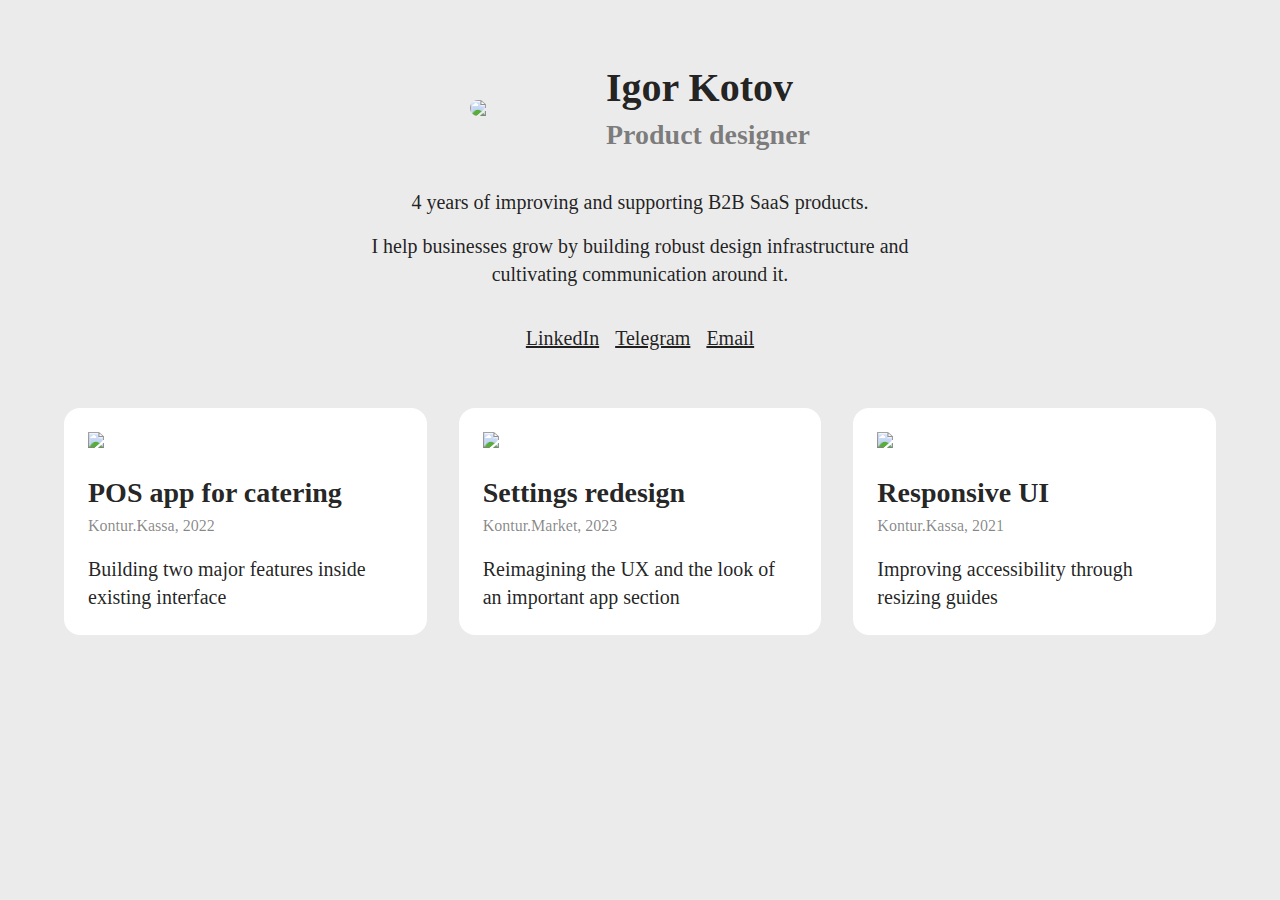
==== index.html @ 3e1b1273 "Initial commit" ====
<!DOCTYPE html>
<html lang="en">
  <head>
    <meta charset="UTF-8" />
    <meta name="viewport" content="width=device-width, initial-scale=1.0" />
    <meta http-equiv="X-UA-Compatible" content="IE-edge" />
    <title>Igor Kotov ⋅ Product Designer</title>
    <link rel="stylesheet" href="style.css" />
    <link rel="stylesheet" href="fonts.css" />
    <link
      rel="apple-touch-icon"
      sizes="180x180"
      href="/images/favicons/apple-touch-icon.png"
    />
    <link
      rel="icon"
      type="image/png"
      sizes="32x32"
      href="/images/favicons/favicon-32x32.png"
    />
    <link
      rel="icon"
      type="image/png"
      sizes="16x16"
      href="/images/favicons/favicon-16x16.png"
    />
    <link rel="manifest" href="/images/favicons/site.webmanifest" />
  </head>
  <body>
    <div class="content homePage">
      <div class="aboutBlock">
        <div class="header">
          <img src="/images/avatar3.png" class="avatar" />
          <div class="aboutNameRole">
            <h2>Igor Kotov</h2>
            <h3>Product designer</h3>
          </div>
        </div>
        <div class="body">
          <p class="labelText">
            4 years of improving and supporting B2B SaaS products.
          </p>
          <p class="labelText">
            I help businesses grow by building robust design infrastructure and
            cultivating communication around it.
          </p>
        </div>
        <div class="footer">
          <a href="https://www.linkedin.com/in/igorkotov-pd/" target="”_blank”"
            >LinkedIn</a
          >
          <a href="https://telegram.me/igorkotov" target="”_blank”">Telegram</a>
          <a href="mailto:igorkotov@zoho.com">Email</a>
        </div>
      </div>
      <div class="caseCardContainer">
        <ul>
          <li>
            <div class="caseCard">
              <div class="visualAligner card">
                <img
                  class="caseCardCover"
                  src="images/Cat/Cat-cover-card.png"
                />
              </div>
              <h3>POS app for catering</h3>
              <p class="pageText">Kontur.Kassa, 2022</p>
              <p class="labelText">
                Building two major features inside existing interface
              </p>
              <a href="/pos-app-for-catering.html" class="caseCardLink"></a>
            </div>
          </li>
          <li>
            <div class="caseCard">
              <div class="visualAligner card">
                <img
                  class="caseCardCover"
                  src="images/Set/Set-cover-card.png"
                />
              </div>
              <h3>Settings redesign</h3>
              <p class="pageText">Kontur.Market, 2023</p>
              <p class="labelText">
                Reimagining the UX and the look of an important app section
              </p>
              <a href="/settings-redesign.html" class="caseCardLink"></a>
            </div>
          </li>
          <li>
            <div class="caseCard">
              <div class="visualAligner card">
                <img
                  class="caseCardCover"
                  src="images/Res/Res-cover-card.png"
                />
              </div>
              <h3>Responsive UI</h3>
              <p class="pageText">Kontur.Kassa, 2021</p>
              <p class="labelText">
                Improving accessibility through resizing guides
              </p>
              <a href="/responsive-UI.html" class="caseCardLink"></a>
            </div>
          </li>
        </ul>
      </div>
    </div>
    <script src="scripts/index.js"></script>
  </body>
</html>
---- style.css ----
* {
  margin: 0;
  padding: 0;
  font-family: "Graphik";
  font-size: 16px;
  box-sizing: border-box;
  scroll-behavior: smooth;
}
:root {
  --textIconPrimary: rgba(0, 0, 0, 0.87);
  --textIconSecondary: rgba(0, 0, 0, 0.48);
  --textIconLinkDefault: rgba(21, 106, 190, 1);
  --textIconLinkHover: rgba(18, 96, 174, 1);
  --bgWhite: #fff;
  --bgGrey: #ebebeb;
  --fillDefaultEnabled: #ebebeb;
  --fillDefaultHover: #e2e2e2;

  --lineDefault: rgba(0, 0, 0, 0.12);

  --visualComputedWidth: 0px;
  --visualWideComputedWidth: 0px;
  --visualDesktopComputedWidth: 0px;
  --visualCardComputedWidth: 0px;
}

body {
  background: var(--bgGrey);
  color: var(--textIconPrimary);
  display: flex;
  flex-direction: column;
  align-items: center;
}

.content {
  width: 100%;
  max-width: 1440px;
  min-width: 320px;
  display: flex;
  height: auto;
}
.content.homePage {
  min-width: 360px;
  flex-direction: column;
}
.caseToc {
  align-self: flex-start;
  position: sticky;
  top: 0px;
  min-width: 232px;
  padding-top: 1.5rem;
  padding-left: 2rem;
  padding-right: 1.75rem;
  transition: all 0.2s ease-out;
  max-height: 100vh;
  overflow-y: auto;
}
.caseToc:hover {
  opacity: 1;
}
.caseToc ul {
  list-style-type: none;
}
.caseToc ul ul {
  margin-left: 0.75rem;
  margin-top: 0.25rem;
  margin-bottom: 0.25rem;
}
.caseToc li {
  margin-bottom: 0.25rem;
}
.caseToc li a.backlink {
  color: var(--textIconLinkDefault);
}
.caseToc li a.backlink:hover {
  color: var(--textIconLinkHover);
}

.caseToc li.backlink {
  margin-bottom: 1rem;
}
.caseToc li a {
  text-decoration: none;
  color: var(--textIconSecondary);
  font-style: normal;
  font-weight: 400;
  font-size: 0.875rem;
  line-height: 1.4em;
}
.caseToc li a:hover {
  color: var(--textIconPrimary);
}
.caseToc li a.activeTocItem {
  color: var(--textIconPrimary);
  font-weight: 600;
}

.caseArticle {
  flex-grow: 1;
  padding-bottom: 4rem;
}

h1 {
  font-style: normal;
  font-weight: 600;
  font-size: 3.5rem;
  line-height: 1.2em;
}

h2 {
  font-style: normal;
  font-weight: 600;
  font-size: 2.5rem;
  line-height: 1.2em;
}

h3 {
  font-style: normal;
  font-weight: 600;
  font-size: 1.75rem;
  line-height: 1.2em;
}

h1.article {
  margin-bottom: 0.75rem;
}

h2.article,
h3.article {
  margin-top: 1.4em;
  margin-bottom: 0.5em;
}

.labelText {
  font-style: normal;
  font-weight: 400;
  font-size: 1.25rem;
  line-height: 1.4em;
}

.pageText {
  font-style: normal;
  font-weight: 400;
  font-size: 1rem;
  line-height: 1.6em;
}
.pageText.article {
  max-width: 708px;
  margin-bottom: 1.4em;
}
.pageText.article a {
  text-decoration: underline;
  color: var(--textIconPrimary);
}

.pageText.article span {
  font-weight: 600;
}
.pageText.article.note {
  color: var(--textIconSecondary);
  font-style: italic;
}
.pageText.article.note a {
  text-decoration: underline;
  color: var(--textIconSecondary);
}

.caseArticleHeader {
  width: 100%;
  padding-top: 32px;
  padding-bottom: 32px;
  background-color: var(--bgWhite);
  border-radius: 0 0 2rem 2rem;
}
.caseArticleHeaderBacklink {
  margin-left: 64px;
  margin-bottom: 16px;
  display: none;
}
.caseArticleHeaderBacklink a {
  text-decoration: none;
  color: var(--textIconLinkDefault);
  font-style: normal;
  font-weight: 600;
}
.caseArticleHeaderBacklink a:hover {
  color: var(--textIconLinkHover);
}

.caseArticleHeaderCoverFrame {
  height: 240px;
}

.caseArticleHeaderCoverDesktop {
  object-fit: cover;
  object-position: 0% 50%;
  width: 100%;
  height: 100%;
}
.caseArticleHeaderCoverMobile {
  display: none;
  max-width: 100%;
}

.caseArticleHeaderInfo {
  padding: 2.5rem 64px 0 64px;
  max-width: 864px;
}
.caseArticleHeaderInfoProps {
  display: flex;
  margin-bottom: 3rem;
}
.caseArticleHeaderInfoPropName {
  color: var(--textIconSecondary);
  margin-right: 0.5rem;
}
.caseArticleHeaderInfoPropValue,
a.caseArticleHeaderInfoPropValue {
  margin-right: 1.5rem;
}
.caseArticleHeaderInfoProps a {
  color: var(--textIconPrimary);
}

.articleBody {
  padding: 0px 64px;
}

.articleVisualBlock {
  max-width: 800px;
  padding: 1rem 0 4rem 0;
}
.kassaVideoOrientationSwitch {
  display: flex;
  margin-bottom: 1rem;
  cursor: pointer;
}
.kassaVideoOrientationSwitchButton.inactive {
  color: var(--textIconSecondary);
  margin-right: 0.5rem;
}
.kassaVideoOrientationSwitchButton.active {
  font-style: normal;
  font-weight: 600;
  margin-right: 0.5rem;
}
.visualAligner.default {
  /*cutting the empty space out of the bounding frame*/
  /*for src width 1056*/
  margin: calc(var(--visualComputedWidth) / (-66));
}
.visualAligner.wide {
  /*for src width 1170*/
  margin: calc(var(--visualWideComputedWidth) / (-73.125));
}
.visualAligner.desktop {
  /*for src width 1312*/
  margin: calc(var(--visualDesktopComputedWidth) / (-82));
}
.visualAligner.card {
  margin: calc(var(--visualCardComputedWidth) / (-29.667));
}

.kassaVideo,
.kassaWideVideo,
.marketVideo {
  display: block;
  max-width: 100%;
  max-height: 75vh;
  cursor: pointer;
}
.kassaVideo.inactive {
  display: none;
}

.articleImage {
  display: block;
  max-width: 100%;
  max-height: 75vh;
}

.caseArticleFooter {
  padding-top: 3.5rem;
  padding-bottom: 2rem;
  max-width: 708px;
}
.caseArticleDivider {
  height: 1px;
  background-color: var(--lineDefault);
  margin-bottom: 2rem;
}
.caseArticleFooterLinks {
  display: flex;
  justify-content: space-between;
  flex-wrap: wrap;
  row-gap: 0.5rem;
}
.caseArticleFooterCaseLink {
  margin-right: 2rem;
}
.caseArticleFooterCaseLink a {
  text-decoration: none;
  color: var(--textIconLinkDefault);
  font-style: normal;
  font-weight: 400;
  font-size: 1rem;
  line-height: 1.6em;
}
.caseArticleFooterCaseLink a:hover {
  color: var(--textIconLinkHover);
}

.caseArticleFooterSocialLinks {
  display: flex;
  gap: 1rem;
}
.caseArticleFooterSocialLinks a {
  text-decoration: underline;
  color: var(--textIconPrimary);
  font-style: normal;
  font-weight: 400;
  font-size: 1rem;
  line-height: 1.6em;
}

/* HOME PAGE*/
.aboutBlock {
  padding-top: 64px;
  display: flex;
  flex-direction: column;
  align-items: center;
  gap: 2.25rem;
}
.aboutBlock .header {
  display: flex;
  align-items: center;
}
.avatar {
  width: 104px;
  border-radius: 16px;
  margin-right: 2rem;
}
.aboutBlock h3 {
  margin-top: 0.375rem;
  color: var(--textIconSecondary);
}
.aboutBlock .body {
  display: flex;
  flex-direction: column;
  text-align: center;
  max-width: 664px;
  padding: 0px 32px;
  gap: 1rem;
}
.aboutBlock .footer {
  display: flex;
  gap: 1rem;
}
.aboutBlock .footer a {
  text-decoration: underline;
  color: var(--textIconPrimary);
  font-style: normal;
  font-weight: 400;
  font-size: 1.25rem;
  line-height: 1.4em;
}

.caseCard {
  position: relative;
}

.caseCardContainer ul {
  list-style-type: none;
  padding: 56px 64px;
  display: flex;
  flex-wrap: wrap;
  justify-content: center;
  gap: 32px;
}
.caseCardContainer ul li {
  display: flex;
  flex-direction: column;
  flex: 1 1 0;
  min-width: 353px;
  max-width: 416px;
  background-color: var(--bgWhite);
  border-radius: 16px;
  padding: 24px;
  transition: all 0.2s ease-out;
}
.caseCardContainer ul li:hover {
  box-shadow: 0px 0.25rem 1rem 0px rgba(0, 0, 0, 0.08),
    0px 0.125rem 0.5rem 0px rgba(0, 0, 0, 0.16);
}

.caseCardCover {
  width: 100%;
  margin-bottom: 1.5rem;
}
.caseCard h3 {
  margin-bottom: 0.25rem;
}
.caseCard .pageText {
  color: var(--textIconSecondary);
  margin-bottom: 1rem;
}

.caseCardLink {
  position: absolute;
  top: -24px;
  bottom: -24px;
  left: -24px;
  right: -24px;
  width: calc(100% + 48px);
}

@media (width <= 1280px) {
  .caseToc {
    display: none;
  }
  .caseArticleHeaderBacklink {
    display: block;
  }
}

@media (width <= 728px) {
  * {
    font-size: 14px;
  }
  .caseArticleHeader {
    padding-bottom: 12px;
  }
  .caseArticleHeaderBacklink {
    margin-left: 32px;
  }
  .caseArticleHeaderCoverFrame {
    height: auto;
  }
  .caseArticleHeaderCoverDesktop {
    display: none;
  }
  .caseArticleHeaderCoverMobile {
    display: block;
  }
  .caseArticleHeaderInfo {
    padding-left: 32px;
    padding-right: 32px;
  }
  .articleBody {
    padding: 0px 32px;
  }
  .aboutBlock {
    padding-top: 56px;
  }
  .avatar {
    width: 96px;
    border-radius: 12px;
  }
  .caseCardContainer ul {
    gap: 16px;
    padding: 48px 64px;
  }
  .caseCardContainer ul li {
    min-width: 360px;
    border-radius: 12px;
    padding: 20px;
  }
  .caseCardLink {
    top: -20px;
    bottom: -20px;
    left: -20px;
    right: -20px;
    width: calc(100% + 40px);
  }
}

@media (width <= 544px) {
  .caseCardContainer ul {
    padding: 48px 0px;
  }
}

@media (width <= 416px) {
  .caseCardContainer ul li {
    border-radius: 0px;
  }
}
---- fonts.css ----
@font-face {
  font-family: "Graphik";
  src: url(fonts/graphik-regular-webfont.woff);
  src: url(fonts/graphik-regular-webfont.woff2);
  font-weight: 400;
  font-style: normal;
}
@font-face {
  font-family: "Graphik";
  src: url(fonts/graphik-regularitalic-webfont.woff);
  src: url(fonts/graphik-regularitalic-webfont.woff2);
  font-weight: 400;
  font-style: italic;
}
@font-face {
  font-family: "Graphik";
  src: url(fonts/graphik-semibold-webfont.woff);
  src: url(fonts/graphik-semibold-webfont.woff2);
  font-weight: 600;
  font-style: normal;
}
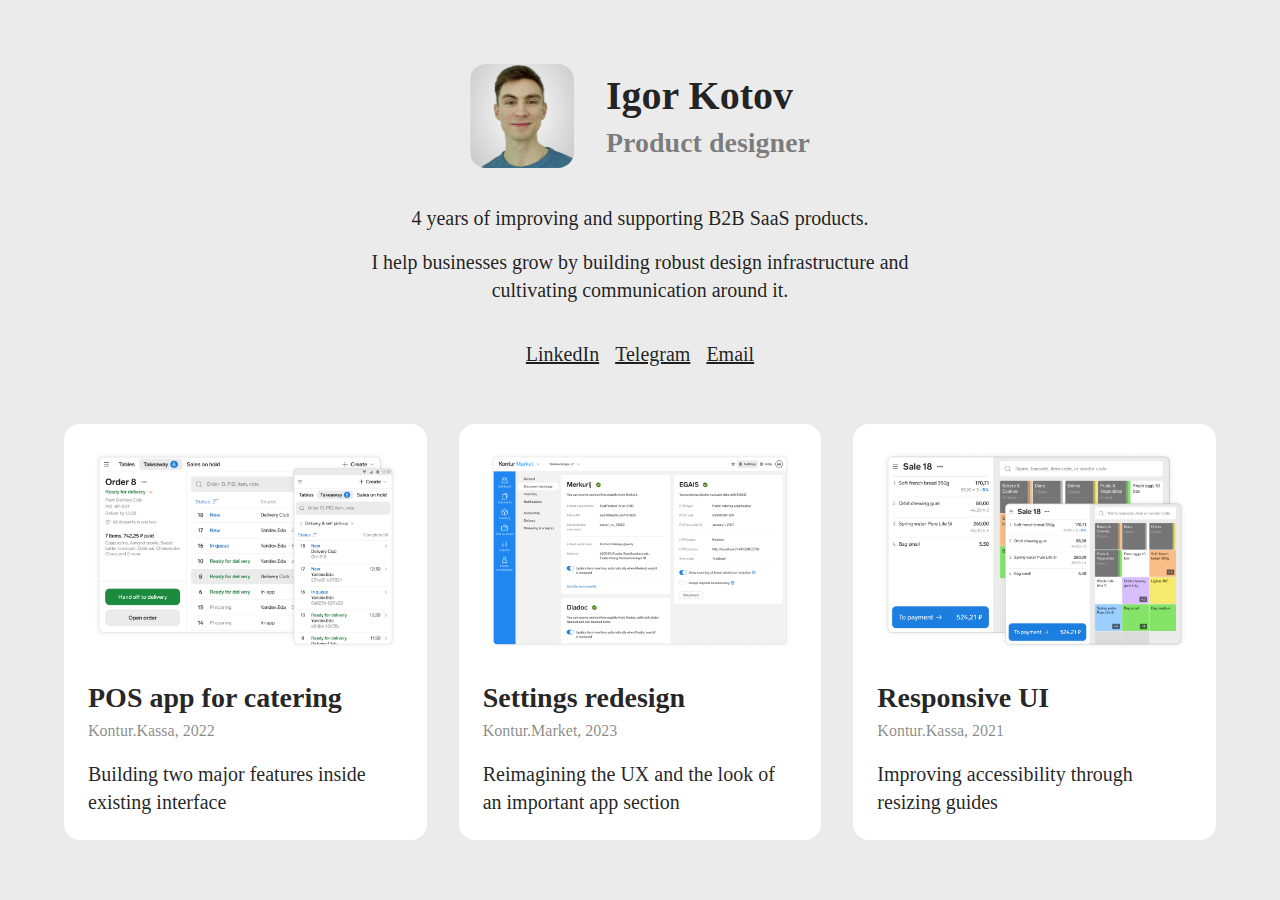
==== commit fdf9580b: "Update index.html" ====
--- a/index.html
+++ b/index.html
@@ -30,7 +30,7 @@
     <div class="content homePage">
       <div class="aboutBlock">
         <div class="header">
-          <img src="/images/avatar3.png" class="avatar" />
+          <img src="/images/avatar.png" class="avatar" />
           <div class="aboutNameRole">
             <h2>Igor Kotov</h2>
             <h3>Product designer</h3>
--- a/style.css
+++ b/style.css
@@ -414,7 +414,7 @@
   width: calc(100% + 48px);
 }
 
-@media (width <= 1280px) {
+@media (max-width: 1280px) and (min-width: 1px) {
   .caseToc {
     display: none;
   }
@@ -423,7 +423,7 @@
   }
 }
 
-@media (width <= 728px) {
+@media (max-width: 728px) and (min-width: 1px) {
   * {
     font-size: 14px;
   }
@@ -474,13 +474,13 @@
   }
 }
 
-@media (width <= 544px) {
+@media (max-width: 544px) and (max-width: 1px) {
   .caseCardContainer ul {
     padding: 48px 0px;
   }
 }
 
-@media (width <= 416px) {
+@media (max-width: 416px) and (max-width: 1px) {
   .caseCardContainer ul li {
     border-radius: 0px;
   }
